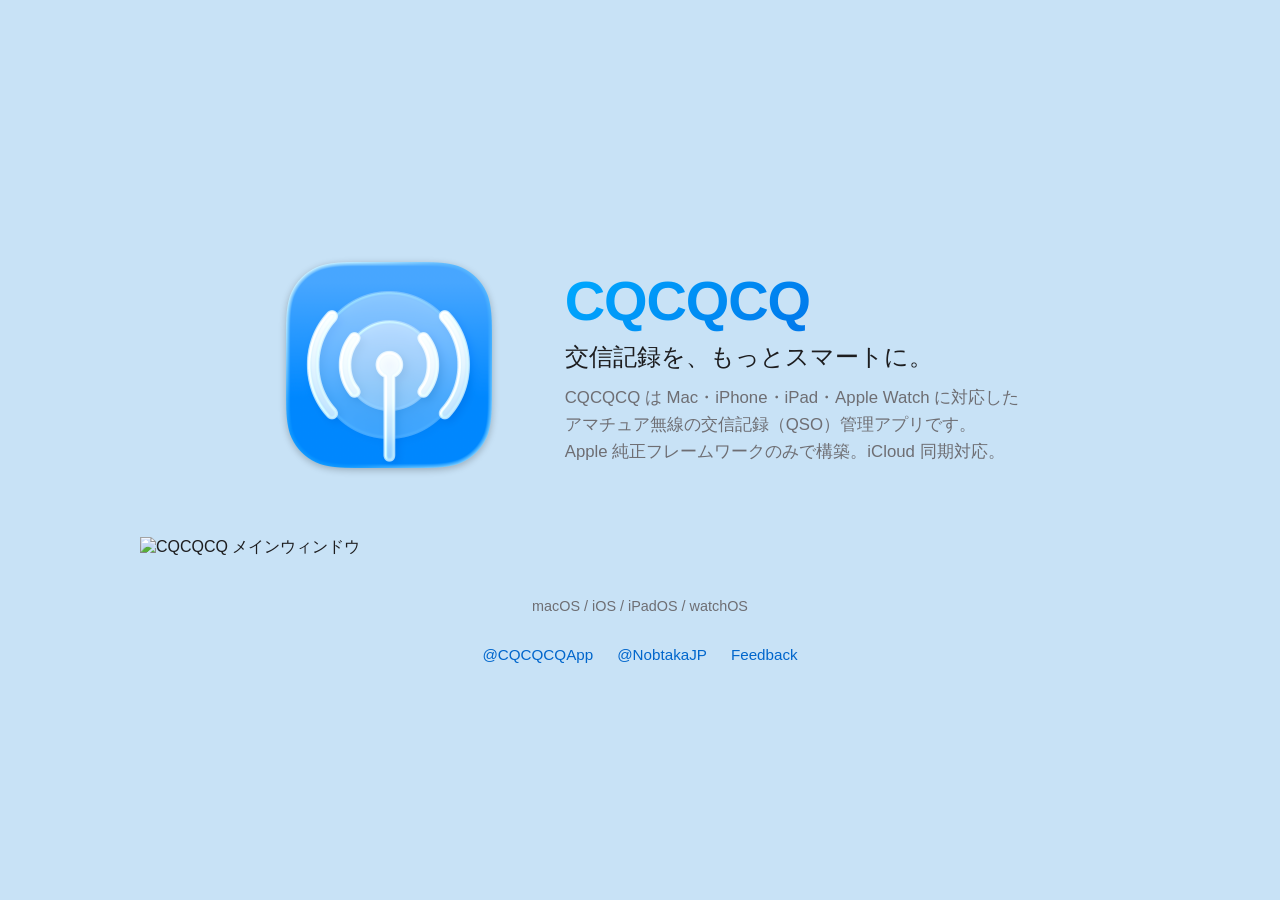
==== index.html @ c1b53574 "Center hero section layout" ====
<!DOCTYPE html>
<html lang="ja">
<head>
  <meta charset="UTF-8">
  <meta name="viewport" content="width=device-width, initial-scale=1.0">
  <title>CQCQCQ — アマチュア無線 QSOロギングアプリ</title>
  <meta name="description" content="CQCQCQ は Mac・iPhone・iPad・Apple Watch に対応したアマチュア無線の交信記録（QSO）管理アプリです。">
  <link rel="icon" href="images/CQCQCQIcon.png" type="image/png">
  <link rel="apple-touch-icon" href="images/CQCQCQIcon.png">
  <style>
    * { margin: 0; padding: 0; box-sizing: border-box; }
    body {
      font-family: -apple-system, BlinkMacSystemFont, 'SF Pro Display', 'Helvetica Neue', sans-serif;
      background: #C8E2F6; color: #1d1d1f; min-height: 100vh;
      display: flex; flex-direction: column; align-items: center; justify-content: center;
      padding: 2rem; -webkit-font-smoothing: antialiased;
    }
    .container { max-width: 1100px; width: 100%; }
    .hero { display: flex; align-items: center; justify-content: center; gap: 3rem; margin-bottom: 2.5rem; }
    .hero-icon { flex-shrink: 0; }
    .app-icon { width: 256px; height: 256px; }
    .hero-text { text-align: left; }
    .app-name {
      font-size: 3.5rem; font-weight: 700; letter-spacing: -0.02em;
      background: linear-gradient(135deg, #00AAFF, #0055DD);
      -webkit-background-clip: text; -webkit-text-fill-color: transparent;
      background-clip: text; margin-bottom: 0.5rem;
    }
    .tagline { font-size: 1.5rem; font-weight: 500; color: #1d1d1f; margin-bottom: 0.75rem; }
    .description { font-size: 1.05rem; color: #6e6e73; line-height: 1.6; }
    .screenshot { width: 100%; max-width: 1000px; margin: 0 auto 2.5rem; }
    .screenshot img { width: 100%; height: auto; display: block; }
    .platforms { font-size: 0.9rem; color: #6e6e73; margin-bottom: 2rem; text-align: center; }
    .links { display: flex; gap: 1.5rem; justify-content: center; flex-wrap: wrap; }
    .links a { color: #0066cc; text-decoration: none; font-size: 0.95rem; transition: color 0.2s; }
    .links a:hover { color: #0088ff; }
    @media (max-width: 600px) {
      .hero { flex-direction: column; text-align: center; gap: 1.5rem; }
      .hero-text { text-align: center; }
      .app-icon { width: 180px; height: 180px; }
      .app-name { font-size: 2.5rem; }
      .tagline { font-size: 1.2rem; }
      .description { font-size: 0.95rem; }
    }
  </style>
</head>
<body>
  <div class="container">
    <div class="hero">
      <div class="hero-icon">
        <img src="images/CQCQCQIcon.png" alt="CQCQCQ App Icon" class="app-icon">
      </div>
      <div class="hero-text">
        <h1 class="app-name">CQCQCQ</h1>
        <p class="tagline">交信記録を、もっとスマートに。</p>
        <p class="description">
          CQCQCQ は Mac・iPhone・iPad・Apple Watch に対応した<br>
          アマチュア無線の交信記録（QSO）管理アプリです。<br>
          Apple 純正フレームワークのみで構築。iCloud 同期対応。
        </p>
      </div>
    </div>
    <div class="screenshot">
      <img src="screenshots/main-window.png" alt="CQCQCQ メインウィンドウ">
    </div>
    <p class="platforms">macOS / iOS / iPadOS / watchOS</p>
    <div class="links">
      <a href="https://x.com/CQCQCQApp" target="_blank">@CQCQCQApp</a>
      <a href="https://x.com/NobtakaJP" target="_blank">@NobtakaJP</a>
      <a href="https://github.com/nobtaka/CQCQCQ-web/issues" target="_blank">Feedback</a>
    </div>
  </div>
</body>
</html>
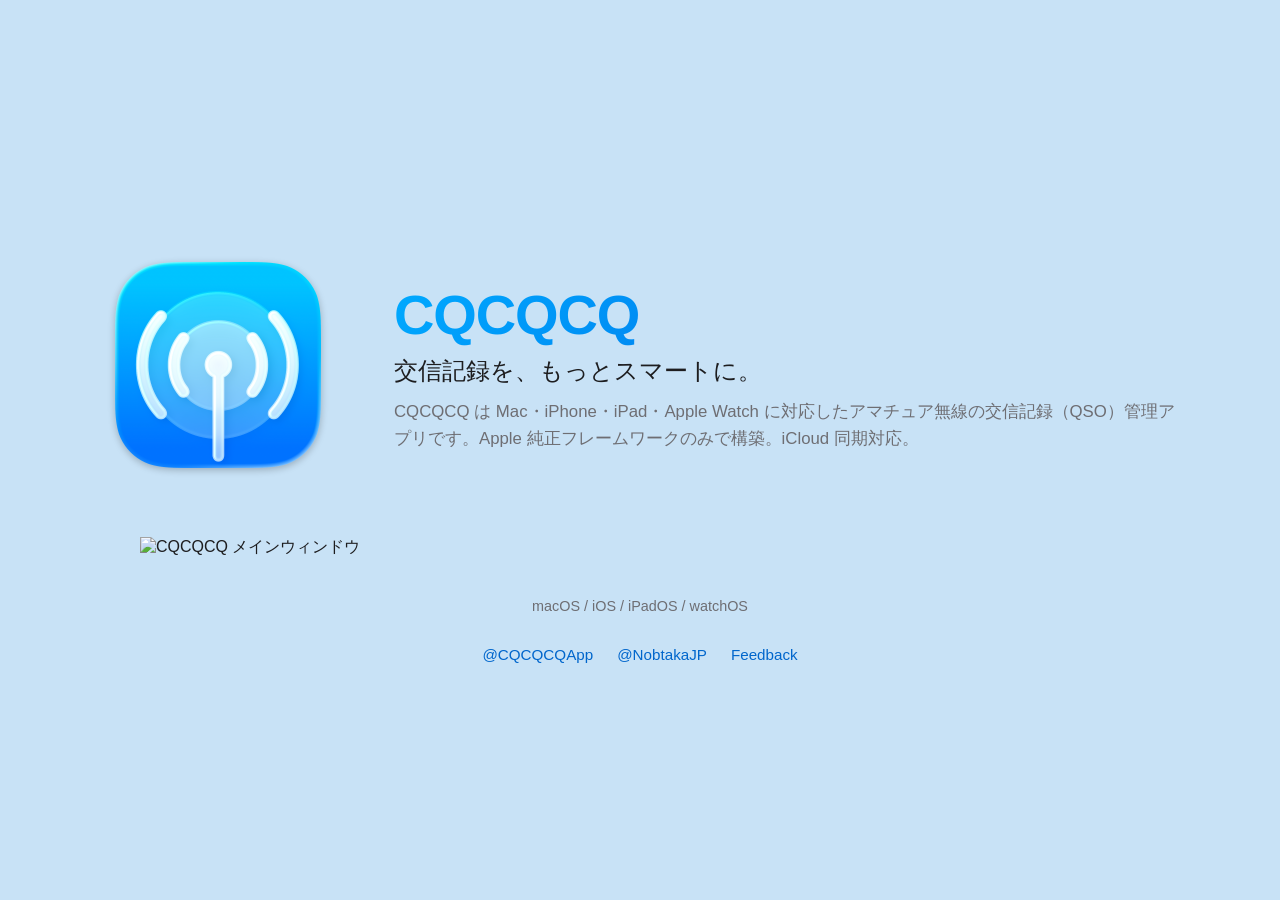
==== commit 45f51a84: "改行削除" ====
--- a/index.html
+++ b/index.html
@@ -54,9 +54,7 @@
         <h1 class="app-name">CQCQCQ</h1>
         <p class="tagline">交信記録を、もっとスマートに。</p>
         <p class="description">
-          CQCQCQ は Mac・iPhone・iPad・Apple Watch に対応した<br>
-          アマチュア無線の交信記録（QSO）管理アプリです。<br>
-          Apple 純正フレームワークのみで構築。iCloud 同期対応。
+          CQCQCQ は Mac・iPhone・iPad・Apple Watch に対応したアマチュア無線の交信記録（QSO）管理アプリです。Apple 純正フレームワークのみで構築。iCloud 同期対応。
         </p>
       </div>
     </div>
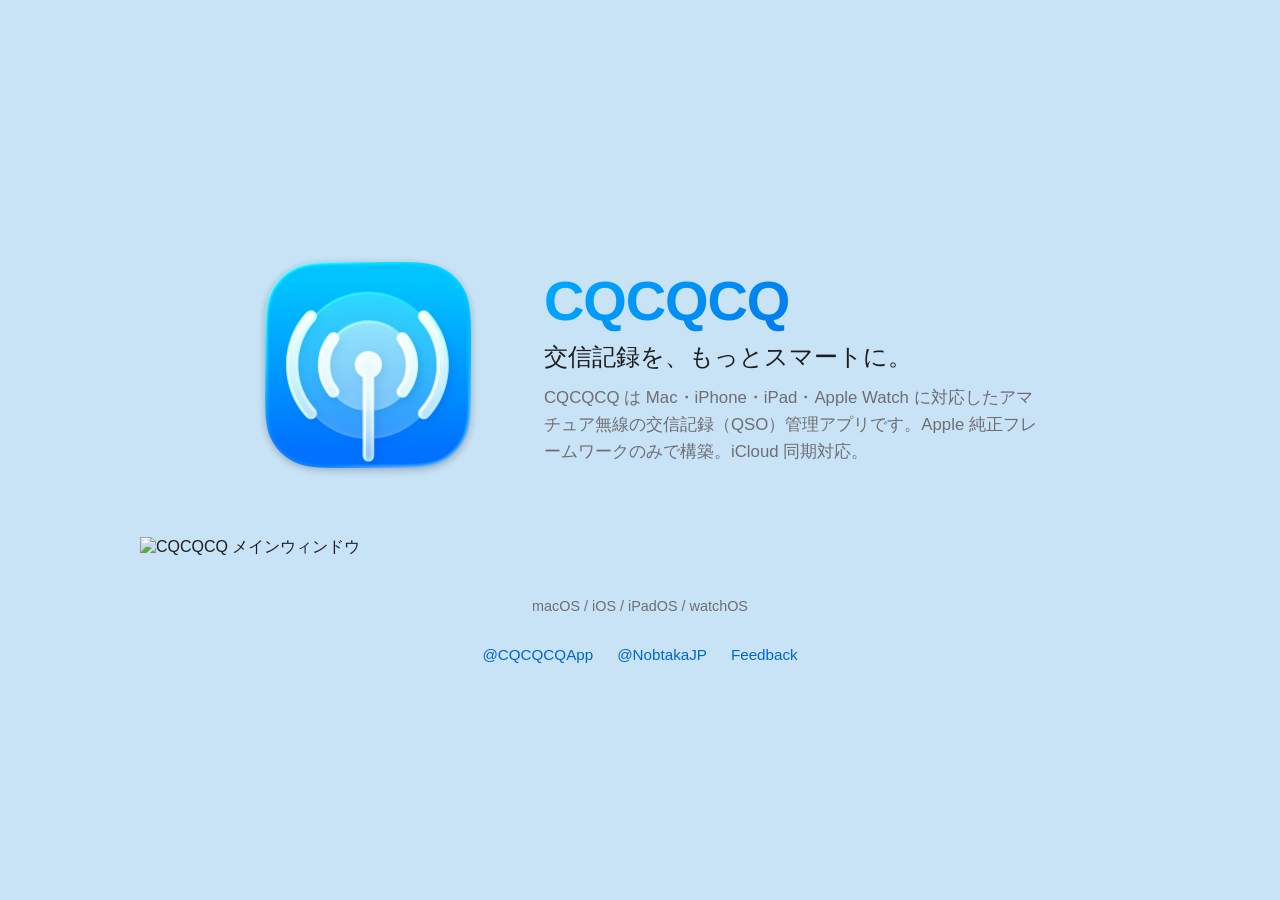
==== commit 07e25d36: "Limit hero section width to 800px" ====
--- a/index.html
+++ b/index.html
@@ -16,7 +16,7 @@
       padding: 2rem; -webkit-font-smoothing: antialiased;
     }
     .container { max-width: 1100px; width: 100%; }
-    .hero { display: flex; align-items: center; justify-content: center; gap: 3rem; margin-bottom: 2.5rem; }
+    .hero { display: flex; align-items: center; justify-content: center; gap: 3rem; margin-bottom: 2.5rem; max-width: 800px; margin-left: auto; margin-right: auto; }
     .hero-icon { flex-shrink: 0; }
     .app-icon { width: 256px; height: 256px; }
     .hero-text { text-align: left; }
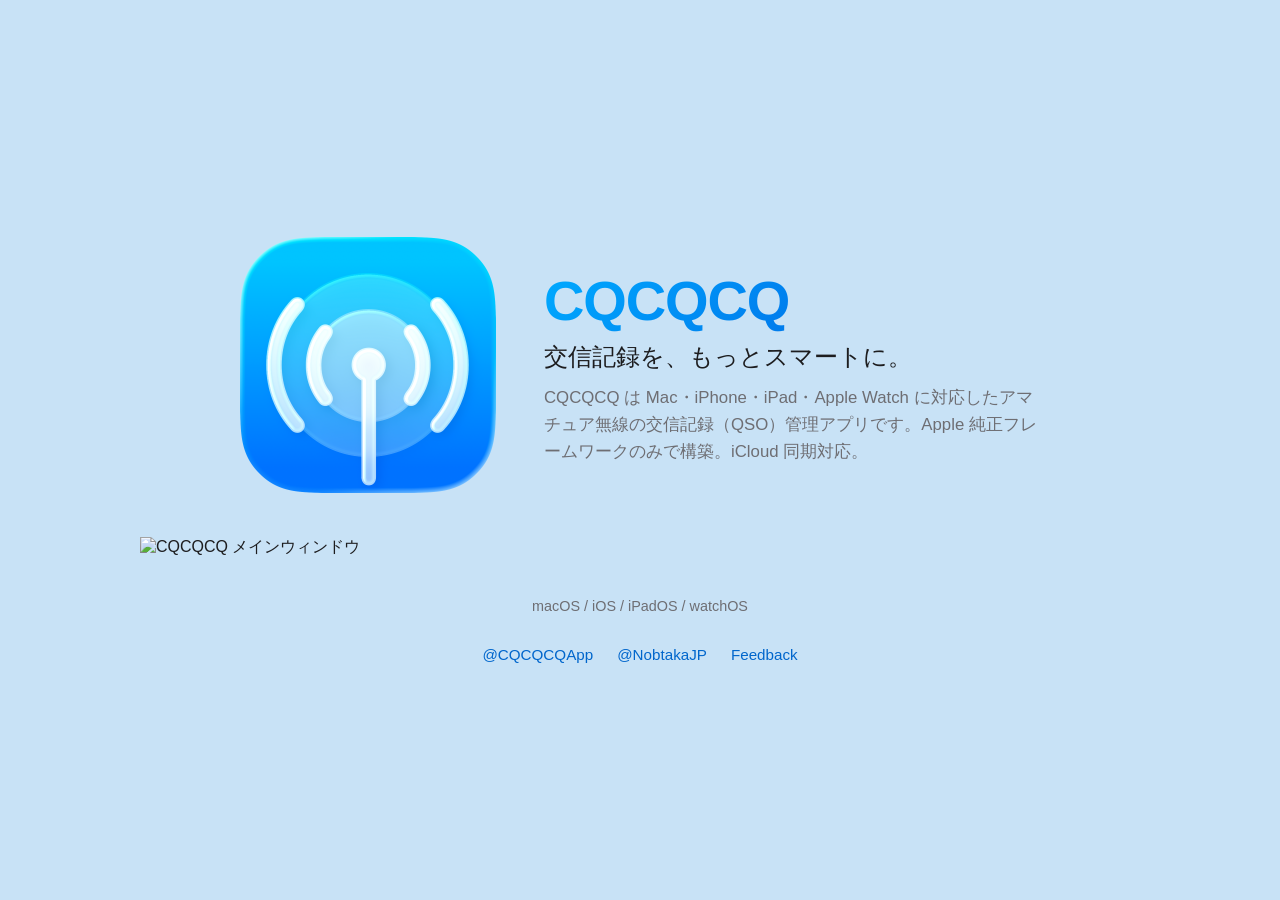
==== commit ba875c0d: "Add favicons, Apple Touch Icon, and rename icon files" ====
--- a/index.html
+++ b/index.html
@@ -5,50 +5,17 @@
   <meta name="viewport" content="width=device-width, initial-scale=1.0">
   <title>CQCQCQ — アマチュア無線 QSOロギングアプリ</title>
   <meta name="description" content="CQCQCQ は Mac・iPhone・iPad・Apple Watch に対応したアマチュア無線の交信記録（QSO）管理アプリです。">
-  <link rel="icon" href="images/CQCQCQIcon.png" type="image/png">
-  <link rel="apple-touch-icon" href="images/CQCQCQIcon.png">
-  <style>
-    * { margin: 0; padding: 0; box-sizing: border-box; }
-    body {
-      font-family: -apple-system, BlinkMacSystemFont, 'SF Pro Display', 'Helvetica Neue', sans-serif;
-      background: #C8E2F6; color: #1d1d1f; min-height: 100vh;
-      display: flex; flex-direction: column; align-items: center; justify-content: center;
-      padding: 2rem; -webkit-font-smoothing: antialiased;
-    }
-    .container { max-width: 1100px; width: 100%; }
-    .hero { display: flex; align-items: center; justify-content: center; gap: 3rem; margin-bottom: 2.5rem; max-width: 800px; margin-left: auto; margin-right: auto; }
-    .hero-icon { flex-shrink: 0; }
-    .app-icon { width: 256px; height: 256px; }
-    .hero-text { text-align: left; }
-    .app-name {
-      font-size: 3.5rem; font-weight: 700; letter-spacing: -0.02em;
-      background: linear-gradient(135deg, #00AAFF, #0055DD);
-      -webkit-background-clip: text; -webkit-text-fill-color: transparent;
-      background-clip: text; margin-bottom: 0.5rem;
-    }
-    .tagline { font-size: 1.5rem; font-weight: 500; color: #1d1d1f; margin-bottom: 0.75rem; }
-    .description { font-size: 1.05rem; color: #6e6e73; line-height: 1.6; }
-    .screenshot { width: 100%; max-width: 1000px; margin: 0 auto 2.5rem; }
-    .screenshot img { width: 100%; height: auto; display: block; }
-    .platforms { font-size: 0.9rem; color: #6e6e73; margin-bottom: 2rem; text-align: center; }
-    .links { display: flex; gap: 1.5rem; justify-content: center; flex-wrap: wrap; }
-    .links a { color: #0066cc; text-decoration: none; font-size: 0.95rem; transition: color 0.2s; }
-    .links a:hover { color: #0088ff; }
-    @media (max-width: 600px) {
-      .hero { flex-direction: column; text-align: center; gap: 1.5rem; }
-      .hero-text { text-align: center; }
-      .app-icon { width: 180px; height: 180px; }
-      .app-name { font-size: 2.5rem; }
-      .tagline { font-size: 1.2rem; }
-      .description { font-size: 0.95rem; }
-    }
-  </style>
+  <link rel="icon" href="favicon.ico" sizes="any">
+  <link rel="icon" href="images/favicon-32x32.png" type="image/png" sizes="32x32">
+  <link rel="icon" href="images/favicon-16x16.png" type="image/png" sizes="16x16">
+  <link rel="apple-touch-icon" href="images/apple-touch-icon.png">
+  <link rel="stylesheet" href="style.css">
 </head>
 <body>
   <div class="container">
     <div class="hero">
       <div class="hero-icon">
-        <img src="images/CQCQCQIcon.png" alt="CQCQCQ App Icon" class="app-icon">
+        <img src="images/app-icon-ios.png" alt="CQCQCQ App Icon" class="app-icon">
       </div>
       <div class="hero-text">
         <h1 class="app-name">CQCQCQ</h1>
--- a/style.css
+++ b/style.css
@@ -0,0 +1,117 @@
+* { margin: 0; padding: 0; box-sizing: border-box; }
+
+body {
+  font-family: -apple-system, BlinkMacSystemFont, 'SF Pro Display', 'Helvetica Neue', sans-serif;
+  background: #C8E2F6;
+  color: #1d1d1f;
+  min-height: 100vh;
+  display: flex;
+  flex-direction: column;
+  align-items: center;
+  justify-content: center;
+  padding: 2rem;
+  -webkit-font-smoothing: antialiased;
+}
+
+.container {
+  max-width: 1100px;
+  width: 100%;
+}
+
+.hero {
+  display: flex;
+  align-items: center;
+  justify-content: center;
+  gap: 3rem;
+  margin-bottom: 2.5rem;
+  max-width: 800px;
+  margin-left: auto;
+  margin-right: auto;
+}
+
+.hero-icon {
+  flex-shrink: 0;
+}
+
+.app-icon {
+  width: 256px;
+  height: 256px;
+}
+
+.hero-text {
+  text-align: left;
+}
+
+.app-name {
+  font-size: 3.5rem;
+  font-weight: 700;
+  letter-spacing: -0.02em;
+  background: linear-gradient(135deg, #00AAFF, #0055DD);
+  -webkit-background-clip: text;
+  -webkit-text-fill-color: transparent;
+  background-clip: text;
+  margin-bottom: 0.5rem;
+}
+
+.tagline {
+  font-size: 1.5rem;
+  font-weight: 500;
+  color: #1d1d1f;
+  margin-bottom: 0.75rem;
+}
+
+.description {
+  font-size: 1.05rem;
+  color: #6e6e73;
+  line-height: 1.6;
+}
+
+.screenshot {
+  width: 100%;
+  max-width: 1000px;
+  margin: 0 auto 2.5rem;
+}
+
+.screenshot img {
+  width: 100%;
+  height: auto;
+  display: block;
+}
+
+.platforms {
+  font-size: 0.9rem;
+  color: #6e6e73;
+  margin-bottom: 2rem;
+  text-align: center;
+}
+
+.links {
+  display: flex;
+  gap: 1.5rem;
+  justify-content: center;
+  flex-wrap: wrap;
+}
+
+.links a {
+  color: #0066cc;
+  text-decoration: none;
+  font-size: 0.95rem;
+  transition: color 0.2s;
+}
+
+.links a:hover {
+  color: #0088ff;
+}
+
+@media (max-width: 600px) {
+  .hero {
+    flex-direction: column;
+    text-align: center;
+    gap: 1.5rem;
+  }
+  .hero-text { text-align: center; }
+  .app-icon { width: 180px; height: 180px; }
+  .app-name { font-size: 2.5rem; }
+  .tagline { font-size: 1.2rem; }
+  .description { font-size: 0.95rem; }
+}
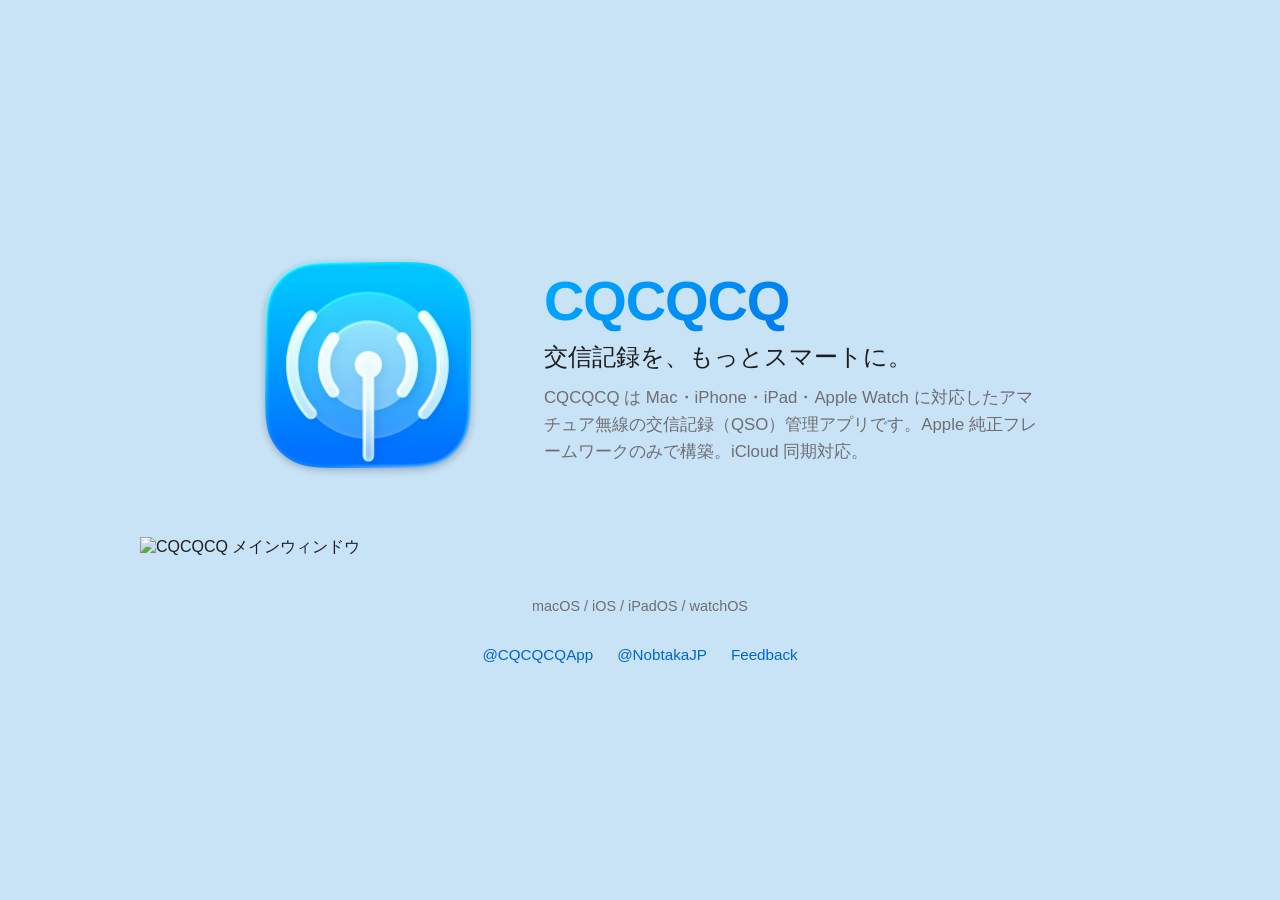
==== commit 0bcf6021: "Use macOS icon with shadow for hero section" ====
--- a/index.html
+++ b/index.html
@@ -15,7 +15,7 @@
   <div class="container">
     <div class="hero">
       <div class="hero-icon">
-        <img src="images/app-icon-ios.png" alt="CQCQCQ App Icon" class="app-icon">
+        <img src="images/app-icon-macos.png" alt="CQCQCQ App Icon" class="app-icon">
       </div>
       <div class="hero-text">
         <h1 class="app-name">CQCQCQ</h1>
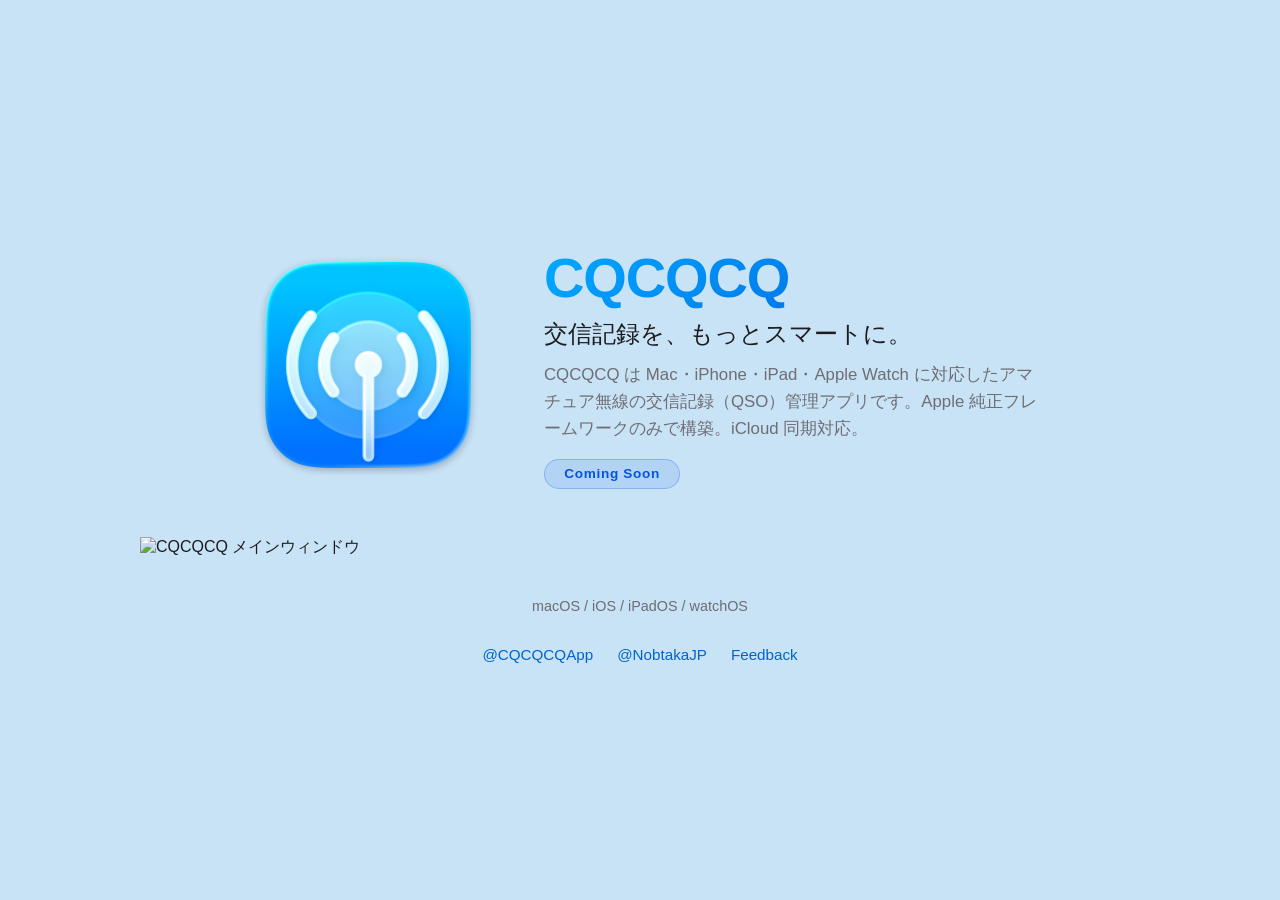
==== commit 14fb8575: "Add Coming Soon badge" ====
--- a/index.html
+++ b/index.html
@@ -23,6 +23,7 @@
         <p class="description">
           CQCQCQ は Mac・iPhone・iPad・Apple Watch に対応したアマチュア無線の交信記録（QSO）管理アプリです。Apple 純正フレームワークのみで構築。iCloud 同期対応。
         </p>
+        <p class="coming-soon">Coming Soon</p>
       </div>
     </div>
     <div class="screenshot">
--- a/style.css
+++ b/style.css
@@ -66,6 +66,19 @@
   line-height: 1.6;
 }
 
+.coming-soon {
+  display: inline-block;
+  margin-top: 1rem;
+  padding: 0.4rem 1.2rem;
+  font-size: 0.85rem;
+  font-weight: 600;
+  letter-spacing: 0.05em;
+  color: #0055DD;
+  background: rgba(0, 85, 221, 0.1);
+  border: 1px solid rgba(0, 85, 221, 0.25);
+  border-radius: 100px;
+}
+
 .screenshot {
   width: 100%;
   max-width: 1000px;
@@ -104,14 +117,17 @@
 }
 
 @media (max-width: 600px) {
+  body { padding: 1rem 0.5rem; }
+  .screenshot { margin-left: -0.5rem; margin-right: -0.5rem; width: calc(100% + 1rem); }
   .hero {
     flex-direction: column;
     text-align: center;
     gap: 1.5rem;
+    padding: 0 1rem;
   }
-  .hero-text { text-align: center; }
+  .hero-text { text-align: left; }
+  .app-name { font-size: 2.5rem; text-align: center; }
+  .tagline { font-size: 1.2rem; text-align: center; }
+  .description { font-size: 0.95rem; text-align: left; }
   .app-icon { width: 180px; height: 180px; }
-  .app-name { font-size: 2.5rem; }
-  .tagline { font-size: 1.2rem; }
-  .description { font-size: 0.95rem; }
 }
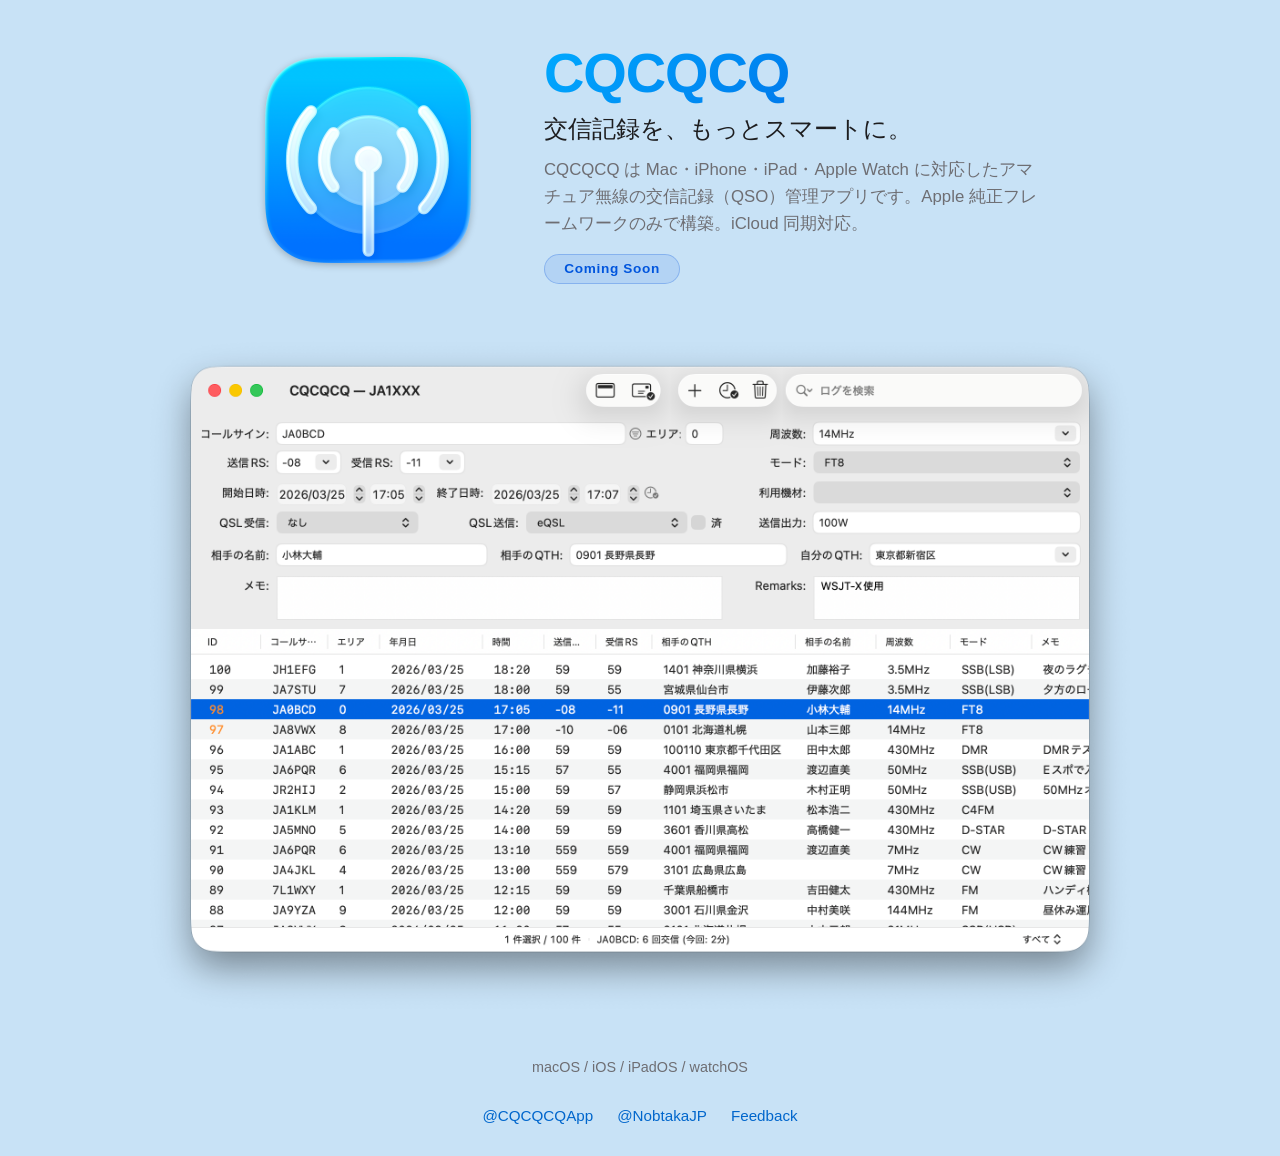
==== commit 6451924b: "ダークモード対応" ====
--- a/index.html
+++ b/index.html
@@ -27,7 +27,10 @@
       </div>
     </div>
     <div class="screenshot">
-      <img src="screenshots/main-window.png" alt="CQCQCQ メインウィンドウ">
+      <picture>
+        <source srcset="screenshots/main-window@dark.png" media="(prefers-color-scheme: dark)">
+        <img src="screenshots/main-window.png" alt="CQCQCQ メインウィンドウ">
+      </picture>
     </div>
     <p class="platforms">macOS / iOS / iPadOS / watchOS</p>
     <div class="links">
--- a/style.css
+++ b/style.css
@@ -116,6 +116,23 @@
   color: #0088ff;
 }
 
+@media (prefers-color-scheme: dark) {
+  body {
+    background: #1a1a2e;
+    color: #f5f5f7;
+  }
+  .tagline { color: #f5f5f7; }
+  .description { color: #a1a1a6; }
+  .coming-soon {
+    color: #4db8ff;
+    background: rgba(0, 170, 255, 0.1);
+    border-color: rgba(0, 170, 255, 0.25);
+  }
+  .platforms { color: #a1a1a6; }
+  .links a { color: #4db8ff; }
+  .links a:hover { color: #7fccff; }
+}
+
 @media (max-width: 600px) {
   body { padding: 1rem 0.5rem; }
   .screenshot { margin-left: -0.5rem; margin-right: -0.5rem; width: calc(100% + 1rem); }
